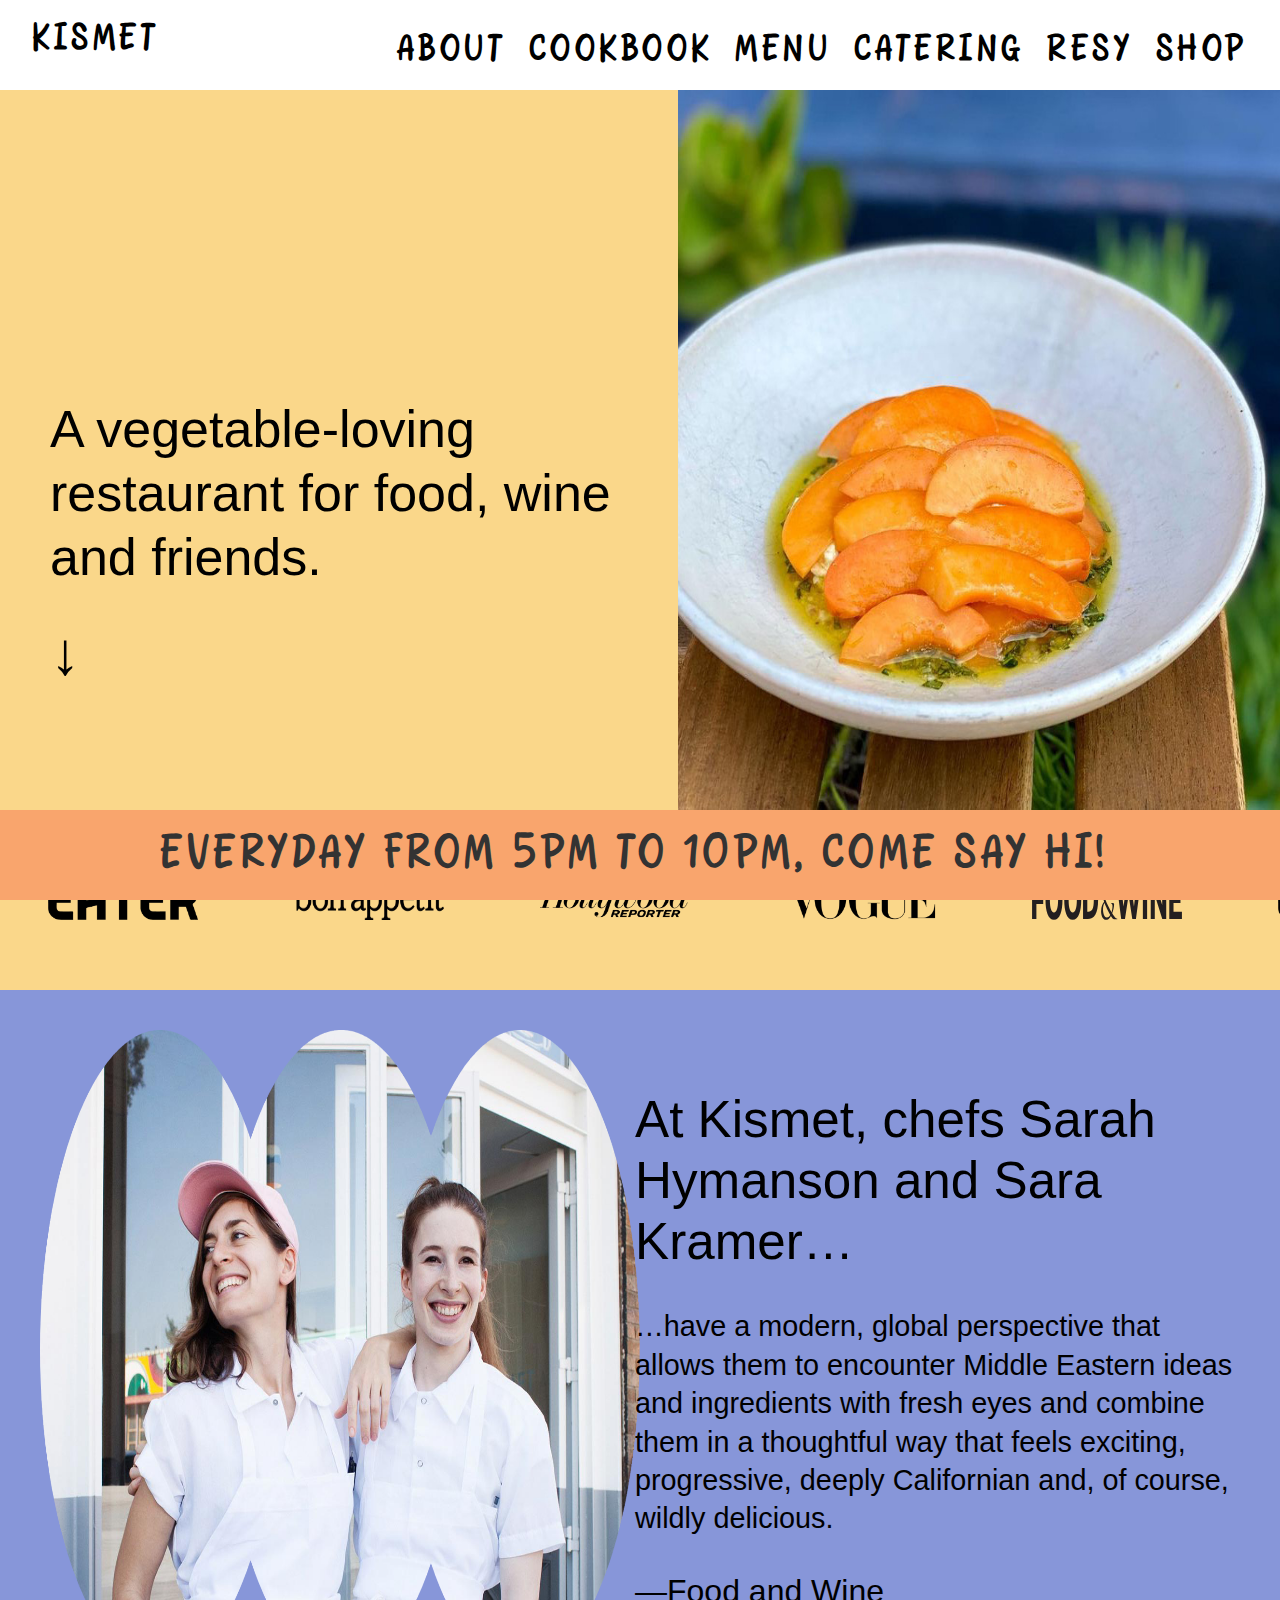
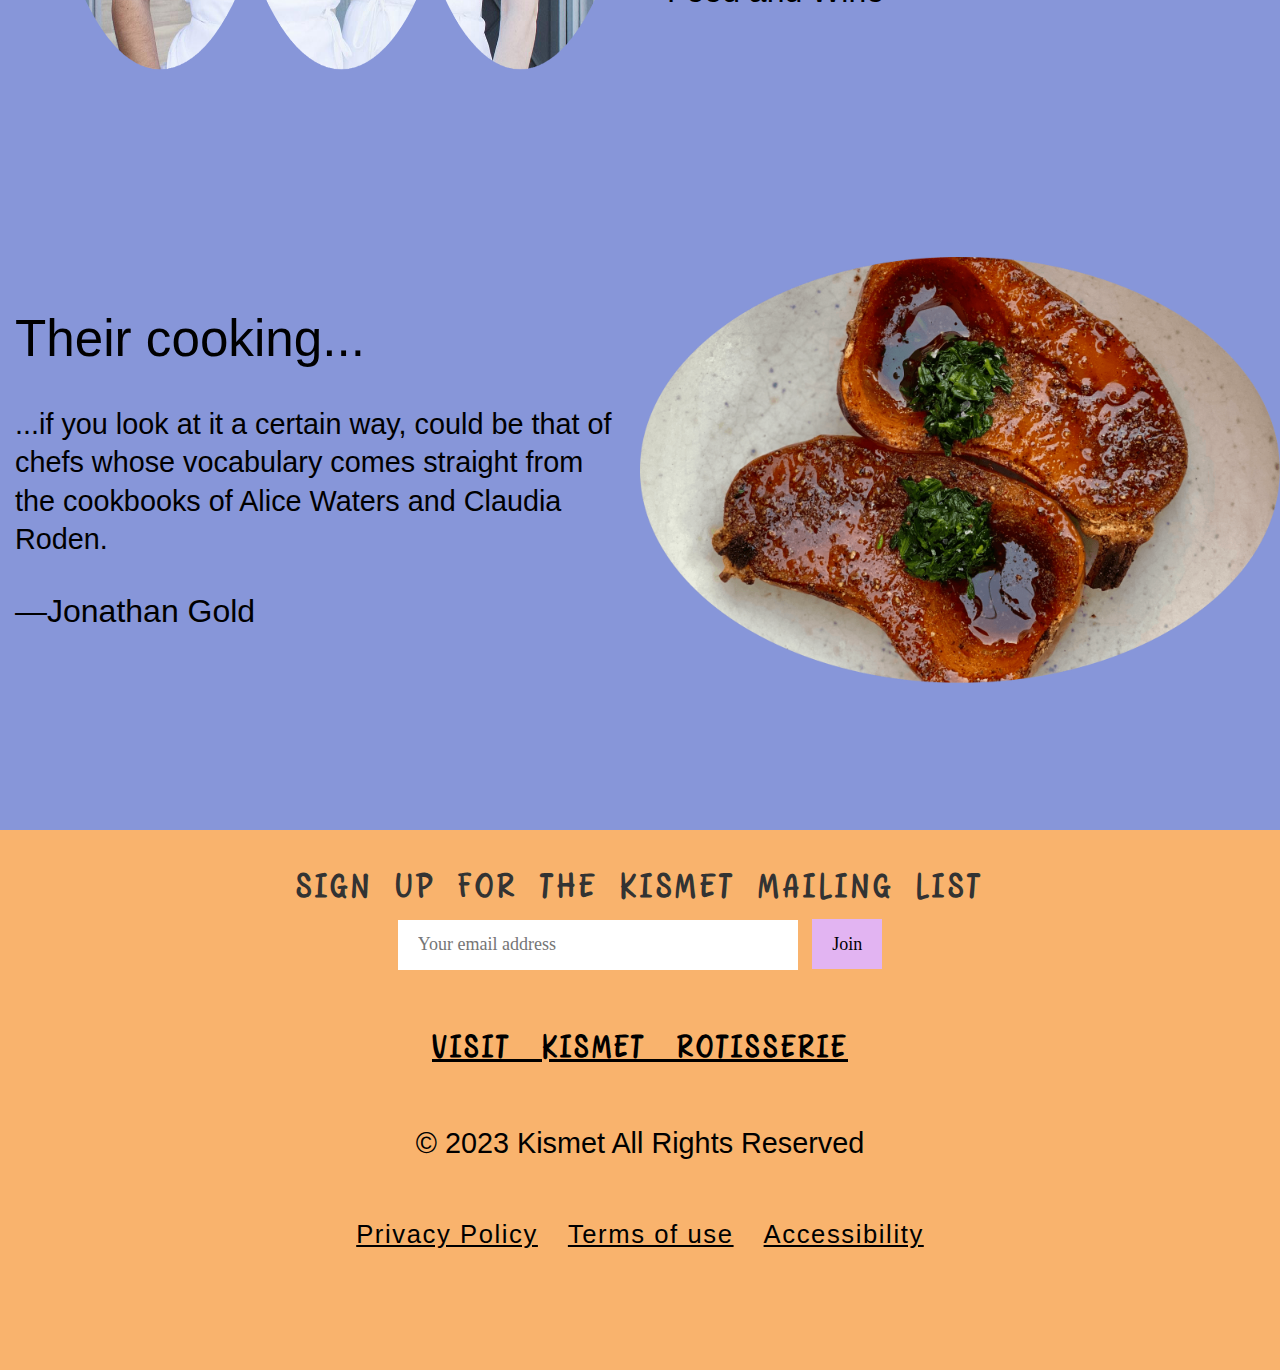
==== index.html @ 51906f81 "first commit" ====
<!DOCTYPE html>
<html lang="en">
  <head>
    <meta charset="UTF-8" />
    <meta name="viewport" content="width=device-width, initial-scale=1.0" />
    <link rel="stylesheet" href="style.css" />
    <title>Document</title>
  </head>
  <body>
    <div class="container">
      <header>
        <nav>
          <div class="logo">
            <p class="kismetla">kismet</p>
          </div>
          <div class="navbar">
            <a href="#" class="kismetla">about</a>
            <a href="#" class="kismetla">Cookbook</a>
            <a href="#" class="kismetla">Menu</a>
            <a href="#" class="kismetla">Catering</a>
            <a href="#" class="kismetla">Resy</a>
            <a href="#" class="kismetla">Shop</a>
            
          </div>
          <div class="hambuger">
            <div class="line"></div>
            <div class="line"></div>
          </div>
        </nav>
      </header>

      <div class="hambuger-menu">
        <div class="menu">
          <a href="#" class="kismetla">about</a>
        </div>        
        <div class="menu">
          <a href="#" class="kismetla">Cookbook</a>
        </div>        
        <div class="menu">
          <a href="#" class="kismetla">Menu</a>
        </div>        
        <div class="menu">
          <a href="#" class="kismetla">Catering</a>
        </div>        
        <div class="menu">
          <a href="#" class="kismetla">Resy</a>
        </div>        
        <div class="menu">
          <a href="#" class="kismetla">Shop</a>
        </div>        
        <div class="menu">
          <a href="#" class="kismetla">Ig</a>
        </div>        
      </div>

      <div class="hero">
        <div class="left">
          <div class="text">
            <h1>A vegetable-loving restaurant for food, wine and friends.</h1>
            <a href="#">↓</a>
          </div>
        </div>
        <div class="right"></div>
      </div>

      <div class="logo-slider">
        <div class="slide-track">
          <div class="slide">
            <img src="./Assets/eater.png" alt="" class="invert" />
          </div>
          <div class="slide">
            <img src="./Assets/bon-appetit.png" alt="" class="invert" />
          </div>
          <div class="slide">
            <img src="./Assets/hollywood.png" alt="" class="invert" />
          </div>
          <div class="slide">
            <img src="./Assets/vogue.png" alt="" />
          </div>
          <div class="slide">
            <img src="./Assets/food&wine.svg" alt="" />
          </div>
          <div class="slide">
            <img src="./Assets/eater.png" alt="" class="invert" />
          </div>
          <div class="slide">
            <img src="./Assets/bon-appetit.png" alt="" class="invert" />
          </div>
          <div class="slide">
            <img src="./Assets/hollywood.png" alt="" class="invert" />
          </div>
          <div class="slide">
            <img src="./Assets/vogue.png" alt="" />
          </div>
          <div class="slide">
            <img src="./Assets/food&wine.svg" alt="" />
          </div>
          <div class="slide">
            <img src="./Assets/eater.png" alt="" class="invert" />
          </div>
          <div class="slide">
            <img src="./Assets/bon-appetit.png" alt="" class="invert" />
          </div>
          <div class="slide">
            <img src="./Assets/hollywood.png" alt="" class="invert" />
          </div>
          <div class="slide">
            <img src="./Assets/vogue.png" alt="" />
          </div>
          <div class="slide">
            <img src="./Assets/food&wine.svg" alt="" />
          </div>
        </div>
      </div>

      <section>
        <div class="first">
          <div class="left"></div>
          <div class="right">
            <article>
              <h2>At Kismet, chefs Sarah Hymanson and Sara Kramer…</h2>
              <p>
                …have a modern, global perspective that allows them to encounter
                Middle Eastern ideas and ingredients with fresh eyes and combine
                them in a thoughtful way that feels exciting, progressive,
                deeply Californian and, of course, wildly delicious.
              </p>
              <a href="#">—Food and Wine</a>
            </article>
          </div>
        </div>

        <div class="second">
          <div class="left">
            <article>
              <h2>Their cooking...</h2>
              <p>
                ...if you look at it a certain way, could be that of chefs whose
                vocabulary comes straight from the cookbooks of Alice Waters and
                Claudia Roden.
              </p>
              <a href="#">—Jonathan Gold</a>
            </article>
          </div>
          <div class="right"></div>
        </div>
      </section>

      <footer>
        <div class="footer-top">
          <form action="get">
            <h1>sign up for the kismet mailing list</h1>
            <input
              type="email"
              name="email"
              id="email"
              placeholder="Your email address"
            />
            <input
              type="submit"
              name="submit"
              value="Join"
              class="submit-button w-button"
            />
          </form>

          <div class="visit">
            <p>visit kismet rotisserie</p>
          </div>

          <div class="copywright">
            <p>© 2023 Kismet All Rights Reserved</p>
          </div>
        </div>

        <div class="footer-bottom">
          <div class="links">
            <a href="#">Privacy Policy</a>
            <a href="#">Terms of use</a>
            <a href="#">Accessibility</a>
          </div>
        </div>
      </footer>

      <div class="bottom-slider">
        <div class="slider-track">
          <div class="slide">
            <p class="kismetla slider">
              everyday from 5pm to 10pm, come say hi!
            </p>
          </div>

          <div class="slide">
            <p class="kismetla slider">
              everyday from 5pm to 10pm, come say hi!
            </p>
          </div>

          <div class="slide">
            <p class="kismetla slider">
              everyday from 5pm to 10pm, come say hi!
            </p>
          </div>
        </div>
      </div>
    </div>

    <script>
      const hambuger = document.querySelector(".hambuger");
      const hambugerMenu = document.querySelector(".hambuger-menu");

      hambuger.addEventListener("click", () => {
        hambuger.classList.toggle("active");
        hambugerMenu.classList.toggle("active");
      })
    </script>
  </body>
</html>
---- style.css ----
* {
    margin: 0;
    padding: 0;
    box-sizing: border-box;
}

@font-face {
    font-family: 'kismetla';
    src: url('/Assets/Light\ Stories.ttf');
}

body {
    height: auto;
    font-family: sans-serif;
    background-color: #fad78a;
    position: relative;
}

header {
    width: 100%;
    height: 10vh;
    background-color: white;
    display: flex;
    justify-content: center;
    align-items: center;
    position: sticky;
    top: 0;
    z-index: 2;
}

nav {
    height: 50px;
    width: 95%;
    display: flex;
    justify-content: space-between;
}

nav .logo {
    width: fit-content;
    height: inherit;
}

.kismetla {
    font-family: 'kismetla';
    font-size: 35px;
    text-transform: uppercase;
    font-weight: 600;
    letter-spacing: 4.5px;
}

.kismetla:hover {
    font-style: italic;
}

.navbar {
    width: 70%;
    height: inherit;
    display: flex;
    justify-content: space-between;
    align-items: end;
}

.navbar a {
    text-decoration: none;
    color: inherit;
}

.hambuger, .hambuger-menu {
    display: none;
}

.hero {
    height: 80vh;
    width: 100%;
    display: flex;
    justify-content: space-between;
    z-index: 1;
}

.hero .left {
    width: 53%;
    position: relative;
}

.hero .left .text {
    height: fit-content;
    padding: 50px;
    font-family: sans-serif;
    display: flex;
    gap: 30px;
    flex-direction: column;
    justify-content: space-between;
    position: absolute;
    bottom: 10%;
}

.hero .left .text h1 {
    font-size: 52px;
    font-weight: 400;
    text-align: left;
    line-height: 64px;
}

.hero .left .text a {
    width: fit-content;
    text-decoration: none;
    color: inherit;
    font-family: Arial, Helvetica, sans-serif;
    font-size: 60px;
    font-weight: 700;
}

.hero .right {
    width: 47%;
    background: url(./Assets/right-background.jpg);
    background-repeat: no-repeat;
    background-size: 100% 100%;
    background-position: top;
}

.hero .right:hover {
    border-top-left-radius: 30%;
    border-top-right-radius: 30%;
}

.bottom-slider {
    height: 10vh;
    width: 100%;
    overflow: hidden;
    background-color: #f9a56d;
    display: flex;
    align-items: center;
    position: fixed;
    bottom: 0;
}

.bottom-slider .slider-track {
    animation: scrollLeft 40s linear infinite;
    display: flex;
    width: calc(950px * 3);
}

.bottom-slider .slider-track .slide {
    width: fit-content;
    margin: 0 10rem;
}

.kismetla.slider {
    width: 950px;
    font-size: 45px;
    line-height: 60px;
    color: #333;
}

.kismetla.slider:hover {
    font-style: normal;
}

@keyframes scrollLeft {
    0% {
        transform: translateX(0);
    }

    100% {
        transform: translateX(calc(-950px * 2));
    }
}

.logo-slider {
    height: 20vh;
    width: 100%;
    margin: auto;
    display: flex;
    align-items: center;
    overflow: hidden;
    position: relative;
}

.logo-slider img.invert {
    filter: invert();
}

.logo-slider img {
    width: 150px;
    height: 40px;
}

.logo-slider .slide-track {
    animation: scroll 40s linear infinite;
    display: flex;
    width: calc(150px * 15);
}

.logo-slider .slide-track .slide {
    height: 40px;
    width: 150px;
    margin: 0 3rem;
}

@keyframes scroll {
    0% {
        transform: translateX(calc(-150px * 7));
    }

    100% {
        transform: translateX(0);
    }
}

section {
    width: 100%;
    height: 160vh;
    background-color: #8796d9;
    display: flex;
    flex-direction: column;
}

section .first {
    height: 80vh;
    width: inherit;
    padding: 40px;
    display: flex;
    justify-content: space-between;
}

section .first .left {
    width: 50%;
    background-image: url(./Assets/section-left.png);
    background-repeat: no-repeat;
    background-size: 100% 100%;
}

section .first .right {
    width: 50%;
    position: relative;
}

section .first .right article {
    width: 610px;
    display: flex;
    flex-direction: column;
    gap: 35px;
    position: absolute;
    top: 50%;
    left: 50%;
    transform: translate(-50%, -50%);
}

article h2 {
    font-weight: 400;
    font-size: 3.2rem;
    line-height: 3.8rem;
}

article p {
    font-size: 1.8rem;
    font-weight: 300;
    line-height: 2.4rem;
}

article a {
    font-weight: 500;
    width: fit-content;
    font-size: 2rem;
    color: inherit;
    text-decoration: none;
}

section .second {
    width: inherit;
    height: 80vh;
    display: flex;
    justify-content: space-between;
}

section .second .left {
    width: 50%;
    position: relative;
}

section .second .left article {
    width: 610px;
    display: flex;
    flex-direction: column;
    gap: 35px;
    position: absolute;
    top: 50%;
    left: 50%;
    transform: translate(-50%, -50%);
}

section .second .right {
    width: 50%;
    background-image: url(./Assets/section-right.png);
    background-repeat: no-repeat;
    background-size: contain;
    background-position: center;
}

footer {
    background-color: rgb(249, 179, 109);
    height: 60vh;
    width: inherit;
    padding: 40px 40px 110px;
    display: flex;
    flex-direction: column;
    justify-content: space-between;
    align-items: center;
}

.footer-top {
    width: 100%;
    height: 290px;
    display: flex;
    flex-direction: column;
    justify-content: space-between;
}

form {
    height: 100px;
    width: inherit;
    text-align: center;
    display: block;
}

form h1 {
    text-transform: uppercase;
    font-family: 'kismetla';
    letter-spacing: 4px;
    word-spacing: 10px;
    color: rgb(51, 51, 51);
    margin-bottom: 12px;
}

form #email {
    border: none;
    outline: none;
    width: 400px;
    height: 50px;
    margin-right: 10px;
    font-family: serif;
    font-size: 18px;
    display: inline-block;
    padding: 15px 20px;
}

input.w-button {
    appearance: button;
}

.submit-button {
    border: none;
    outline: none;
    background-color: #e2b4f2;
    height: 50px;
    font-size: 18px;
    padding: 15px 20px;
    font-family: Cambria, Cochin, serif;
}

.visit {
    width: inherit;
    height: fit-content;
}

.visit p {
    text-align: center;
    font-family: 'kismetla';
    font-size: 30px;
    font-weight: 600;
    text-transform: uppercase;
    text-decoration: underline;
    word-spacing: 20px;
    letter-spacing: 3px;
}

.copywright {
    width: inherit;
    height: fit-content;
}

.copywright p {
    text-align: center;
    font-size: 1.8rem;
    font-weight: 300;
    font-family: 'Segoe UI', sans-serif;
}

.footer-bottom {
    width: 100%;
    height: 40px;
    display: flex;
    justify-content: center;
}

.footer-bottom .links {
    display: flex;
    gap: 30px;
}

.footer-bottom .links a {
    color: inherit;
    font-size: 1.6rem;
    letter-spacing: 0.1rem;
}

@media screen and (max-width:430px) {
    .navbar {
        display: none;
    }

    body {
        position: relative;
    }

    header {
        position: sticky;
    }

    nav {
        height: 35px;
        width: 90%;
        align-items: center;
    }

    .hambuger {
        display: block;
        width: 30px;
        height: 12px;
        position: relative;
    }

    .line {
        width: 30px;
        height: 3px;
        background-color: black;
        position: absolute;
    }

    .line:last-child {
        bottom: 0;
    }

    .kismetla {
        font-size: 30px;
    }

    .hero {
        flex-direction: column-reverse;
    }

    .hero .right {
        width: 100%;
        height: 60vh;
    }

    .hero .left {
        width: 100%;
        height: 20vh;
    }

    .hero .left .text {
        padding: 10px;
        gap: 10px;
        position: initial;
    }

    .hero .left .text h1 {
        font-size: 1.4rem;
        line-height: 2rem;
    }

    .hero .left .text a {
        font-size: 25px;
    }

    .bottom-slider {
        bottom: 0%;
    }

    .kismetla.slider {
        font-size: 25px;
        width: 690px;
        line-height: 30px;
    }

    .bottom-slider .slider-track .slide {
        margin: 0 5rem;
    }

    .bottom-slider .slider-track {
        width: calc(690px * 3);
    }

    @keyframes scrollLeft {
        0% {
            transform: translateX(0);
        }

        100% {
            transform: translateX(calc(-610px * 2));
        }
    }

    .logo-slider .slide-track {
        animation: scroll 80s linear infinite;
        width: calc(120px* 15);
    }

    .logo-slider .slide-track .slide {
        width: fit-content;
    }

    .logo-slider img {
        width: 120px;
    }

    section {
        height: fit-content;
        font-family: 'Segoe UI', sans-serif
    }

    section .first {
        height: auto;
        padding: 50px 15px;
        flex-direction: column;
        gap: 30px;
    }

    section .first .left {
        height: 40vh;
        width: 100%;
    }

    section .first .right {
        height: 600px;
        width: 100%;
    }

    section .first .right article {
        width: 100%;
        gap: 10px;
        padding: 0 10px;
    }

    article h2 {
        font-size: 25px;
        line-height: 2.4rem;
    }

    article p {
        font-family: inherit;
    }

    article a {
        font-size: 18px;
    }

    section .second {
        height: 750px;
        padding: 0 25px;
        flex-direction: column;
        justify-content: space-evenly;
    }

    section .second .left {
        width: 100%;
    }

    section .second .right {
        width: 100%;
        height: 230px;
    }

    section .second .left article {
        width: 100%;
        position: initial;
        transform: initial;
    }

    footer {
        height: 690px;
        background-color: #f9a56d;
    }

    form {
        height: 220px;
    }

    form h1 {
        font-size: 30px;
        line-height: 30px;
    }

    form #email {
        width: inherit;
    }

    .submit-button {
        margin-top: 19px;
    }

    .footer-top {
        height: fit-content;
        gap: 30px;
    }

    .copywright p {
        font-size: 22px;
    }

    .footer-bottom {
        height: fit-content;
    }

    .footer-bottom .links {
        flex-direction: column;
        gap: 10px;
        text-align: center;
    }

    .footer-bottom .links a {
        font-size: 22px;
    }

    .hambuger-menu {
        width: 100%;
        height: 100vh;
        background-color: #f9a56d;
        position: absolute;
        z-index: 2;
        transition: 0.3s;
    }

    .hambuger-menu.active {
        display: block;
    }

    .hambuger-menu .menu {
        padding: 20px 15px;
        width: fit-content;
    }

    .hambuger-menu .menu a {
        text-decoration: none;
        color: inherit;
    }

    .hambuger.active .line:first-child {
        transform: translateY(0px) rotate(45deg);
    }
    .hambuger.active .line:last-child {
        transform: translateY(-10px) rotate(-45deg);
    }
}
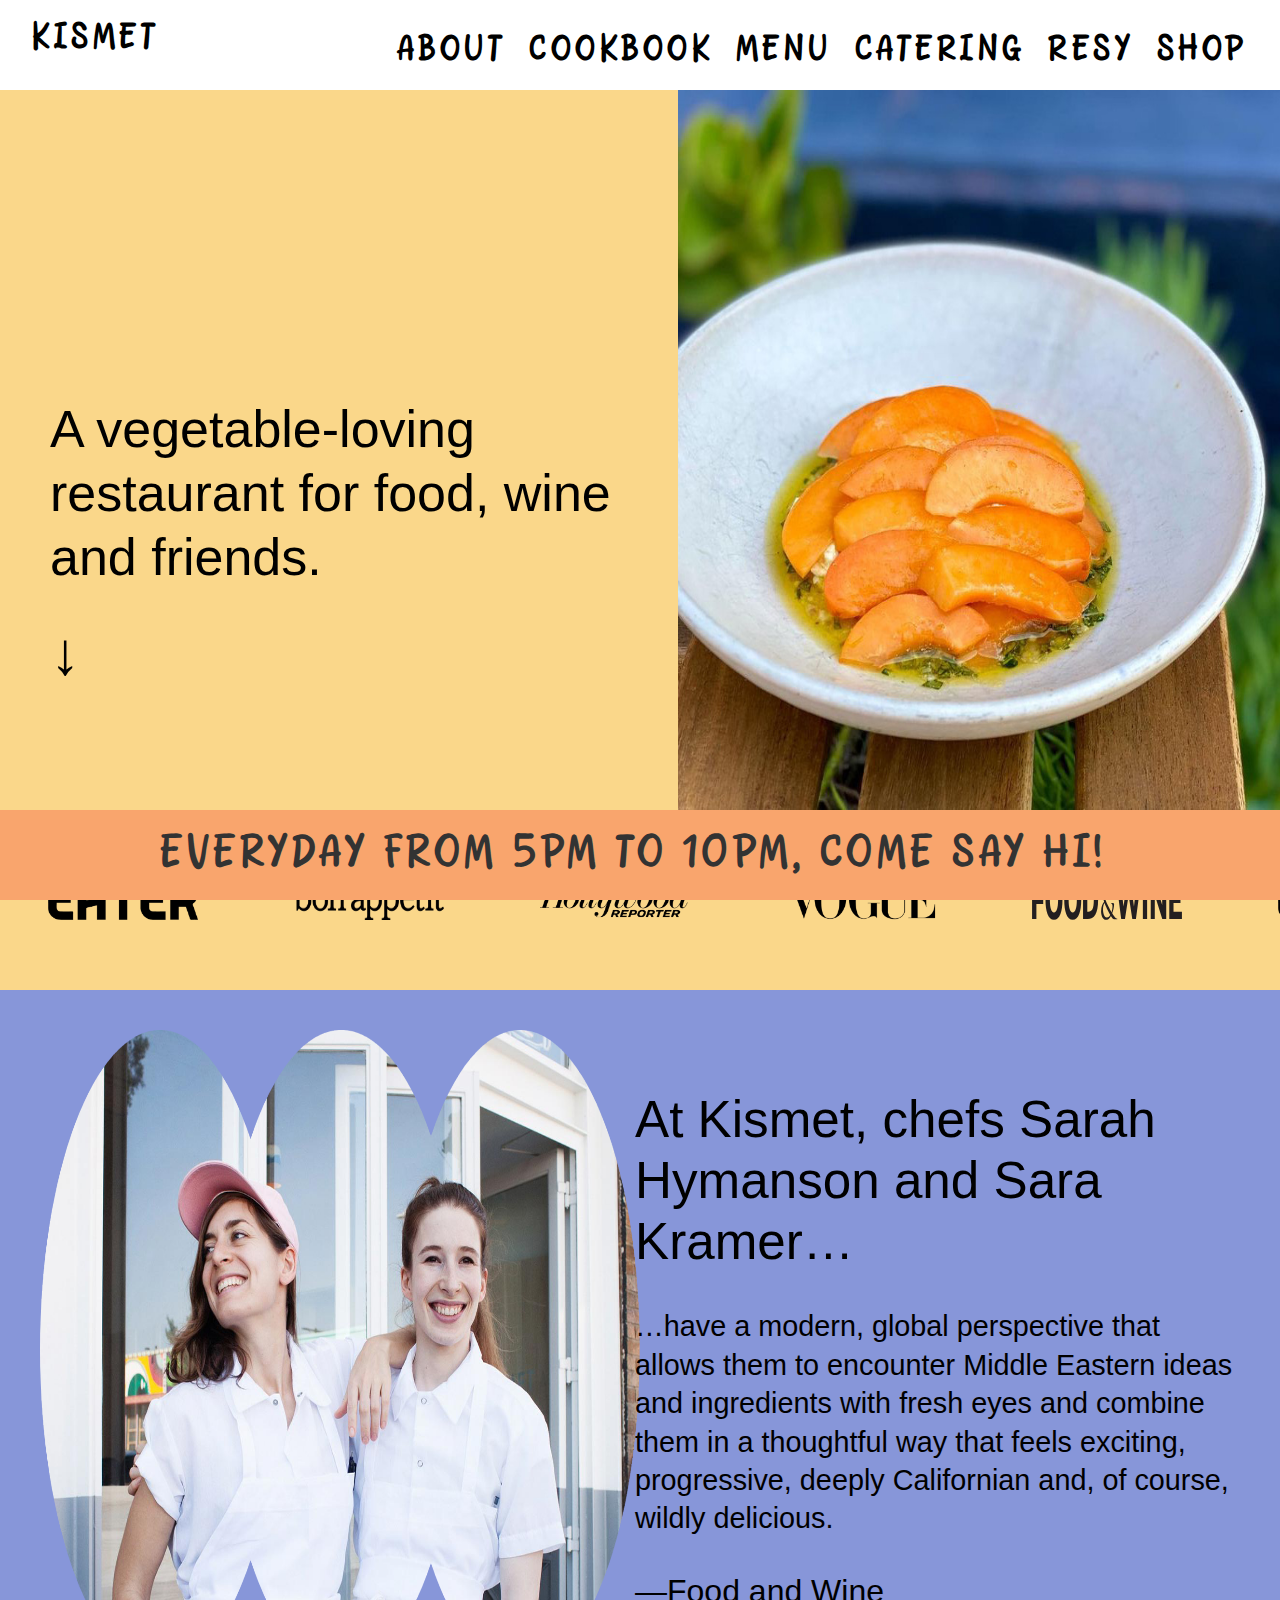
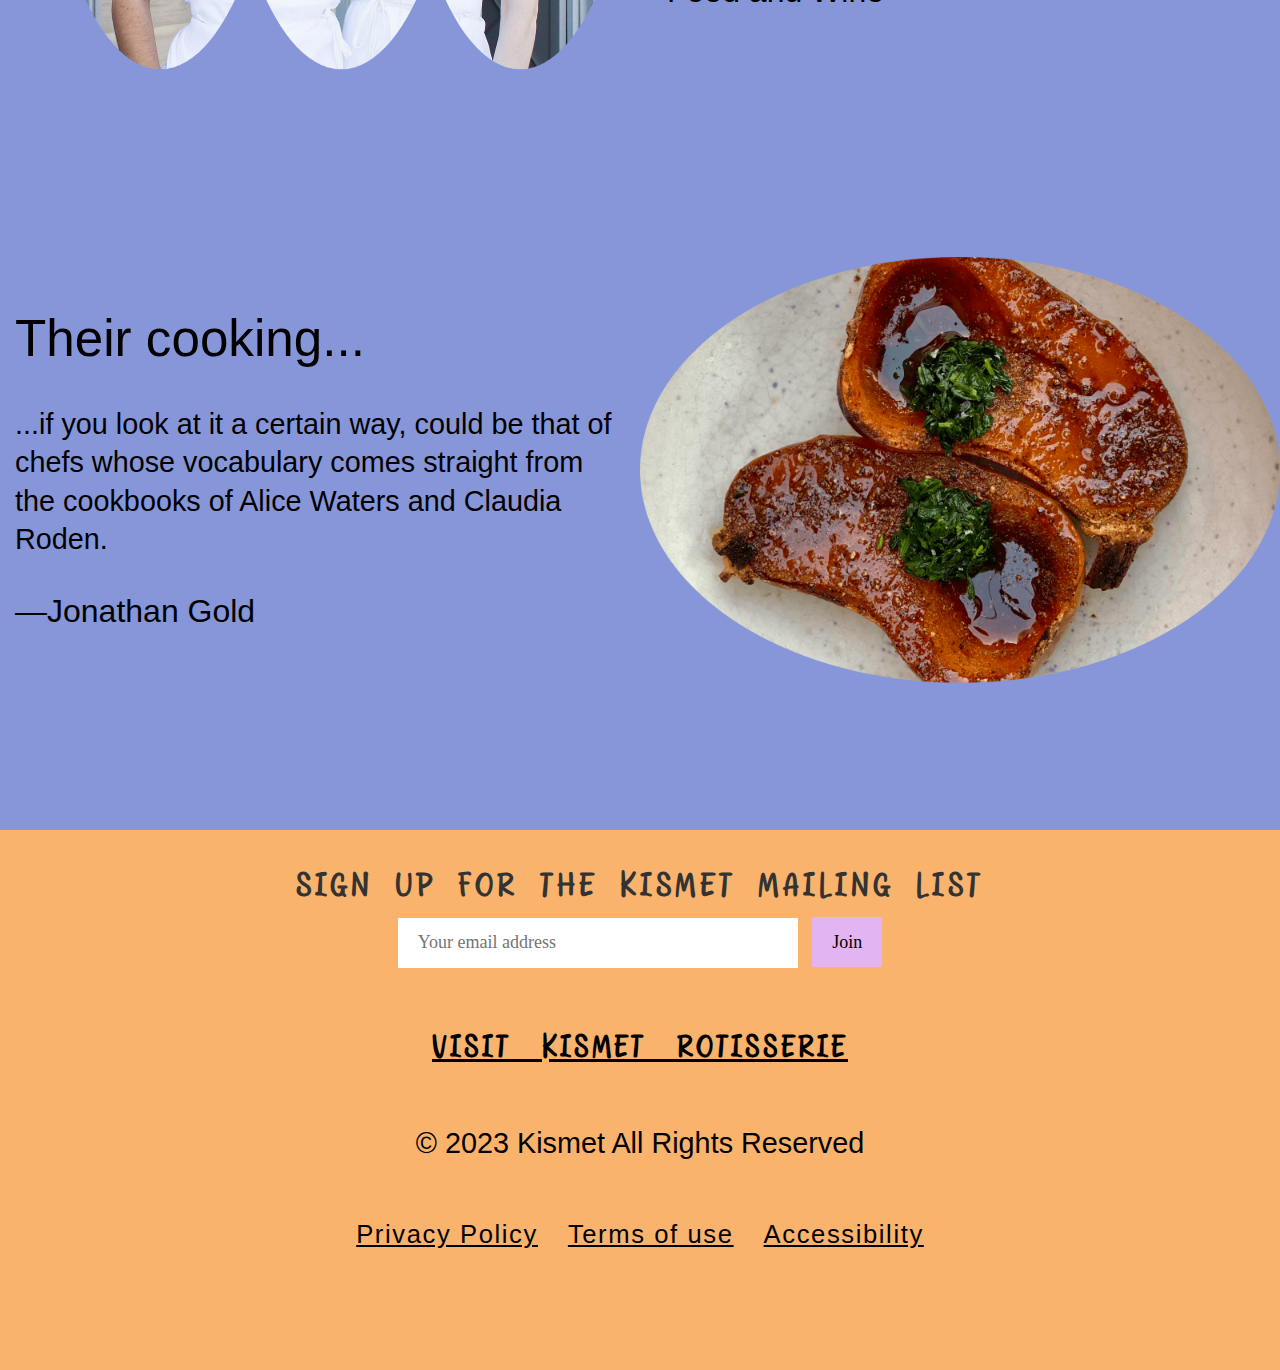
==== commit 63e54dbe: "Fixed bug 1.02" ====
--- a/index.html
+++ b/index.html
@@ -19,8 +19,7 @@
             <a href="#" class="kismetla">Menu</a>
             <a href="#" class="kismetla">Catering</a>
             <a href="#" class="kismetla">Resy</a>
-            <a href="#" class="kismetla">Shop</a>
-            
+            <a href="#" class="kismetla">Shop</a> 
           </div>
           <div class="hambuger">
             <div class="line"></div>
--- a/style.css
+++ b/style.css
@@ -6,7 +6,7 @@
 
 @font-face {
     font-family: 'kismetla';
-    src: url('/Assets/Light\ Stories.ttf');
+    src: url('/Assets/lightstories-webfont.woff');
 }
 
 body {
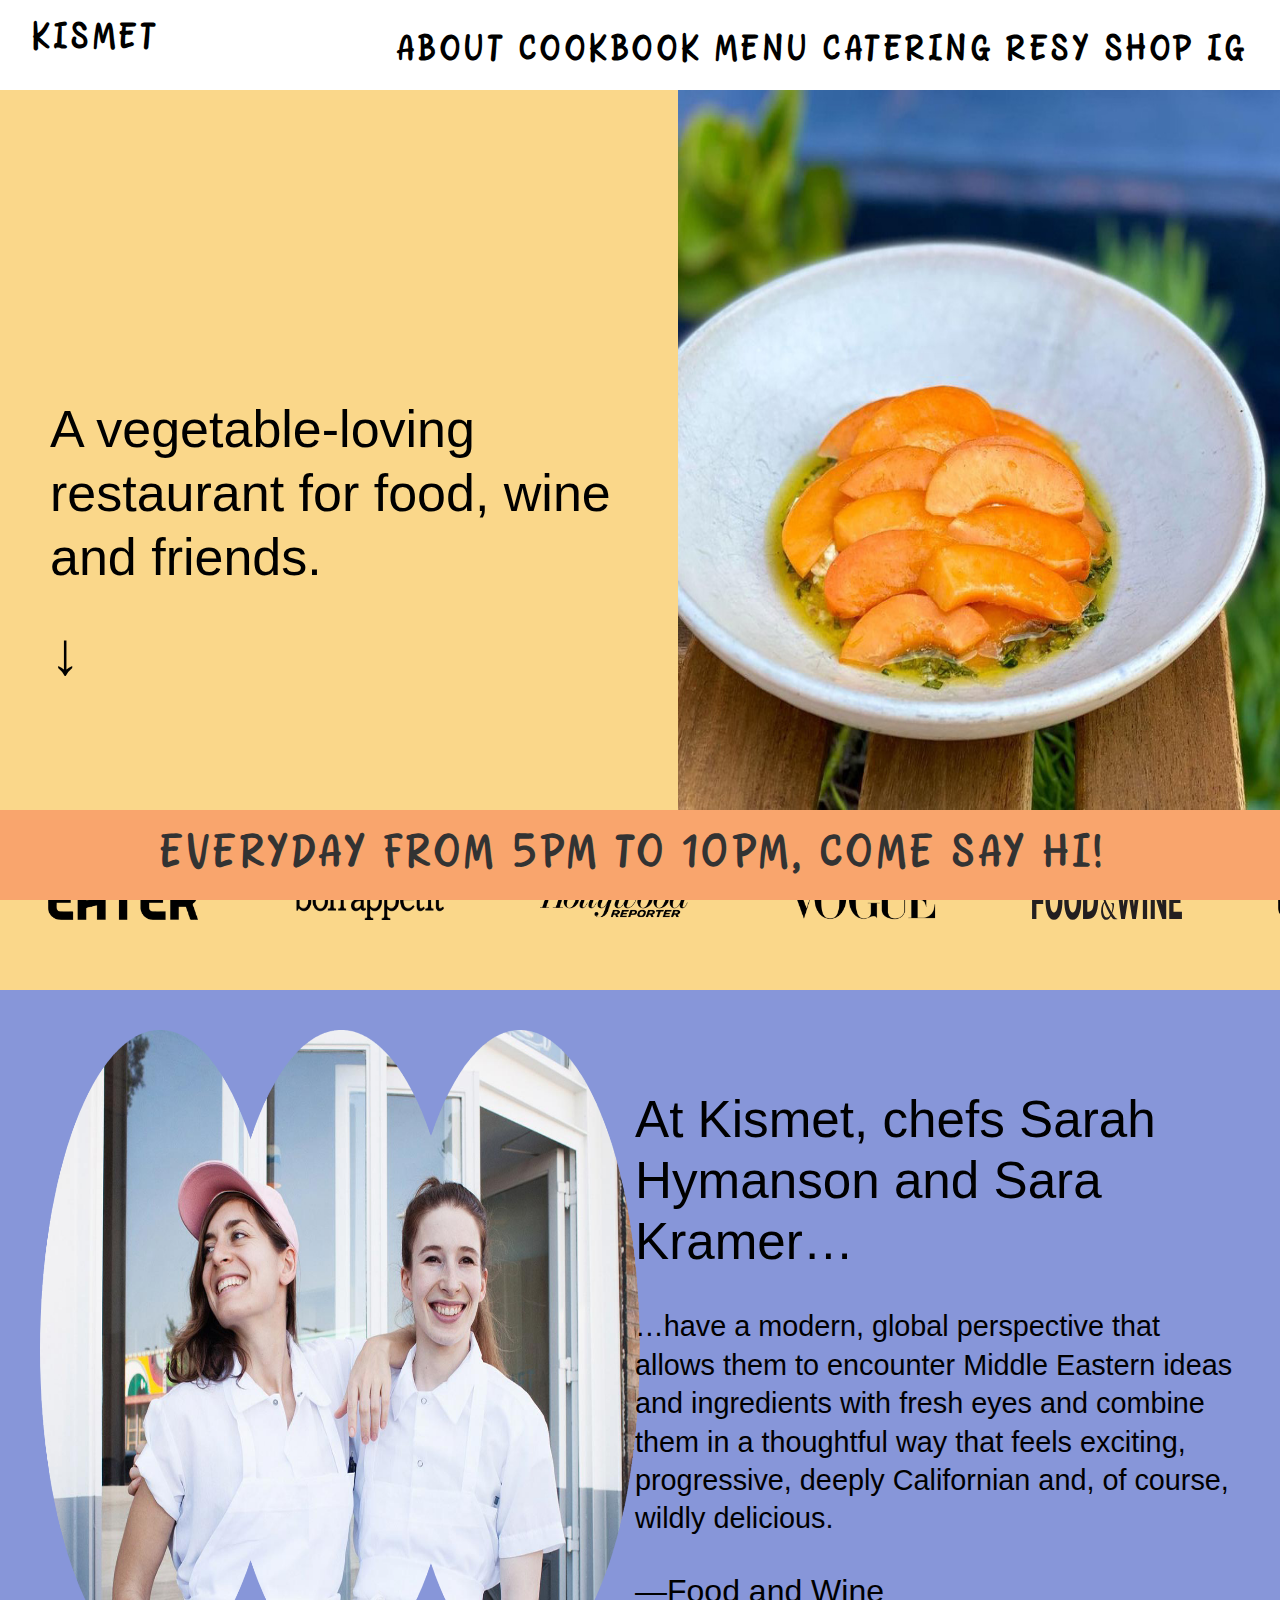
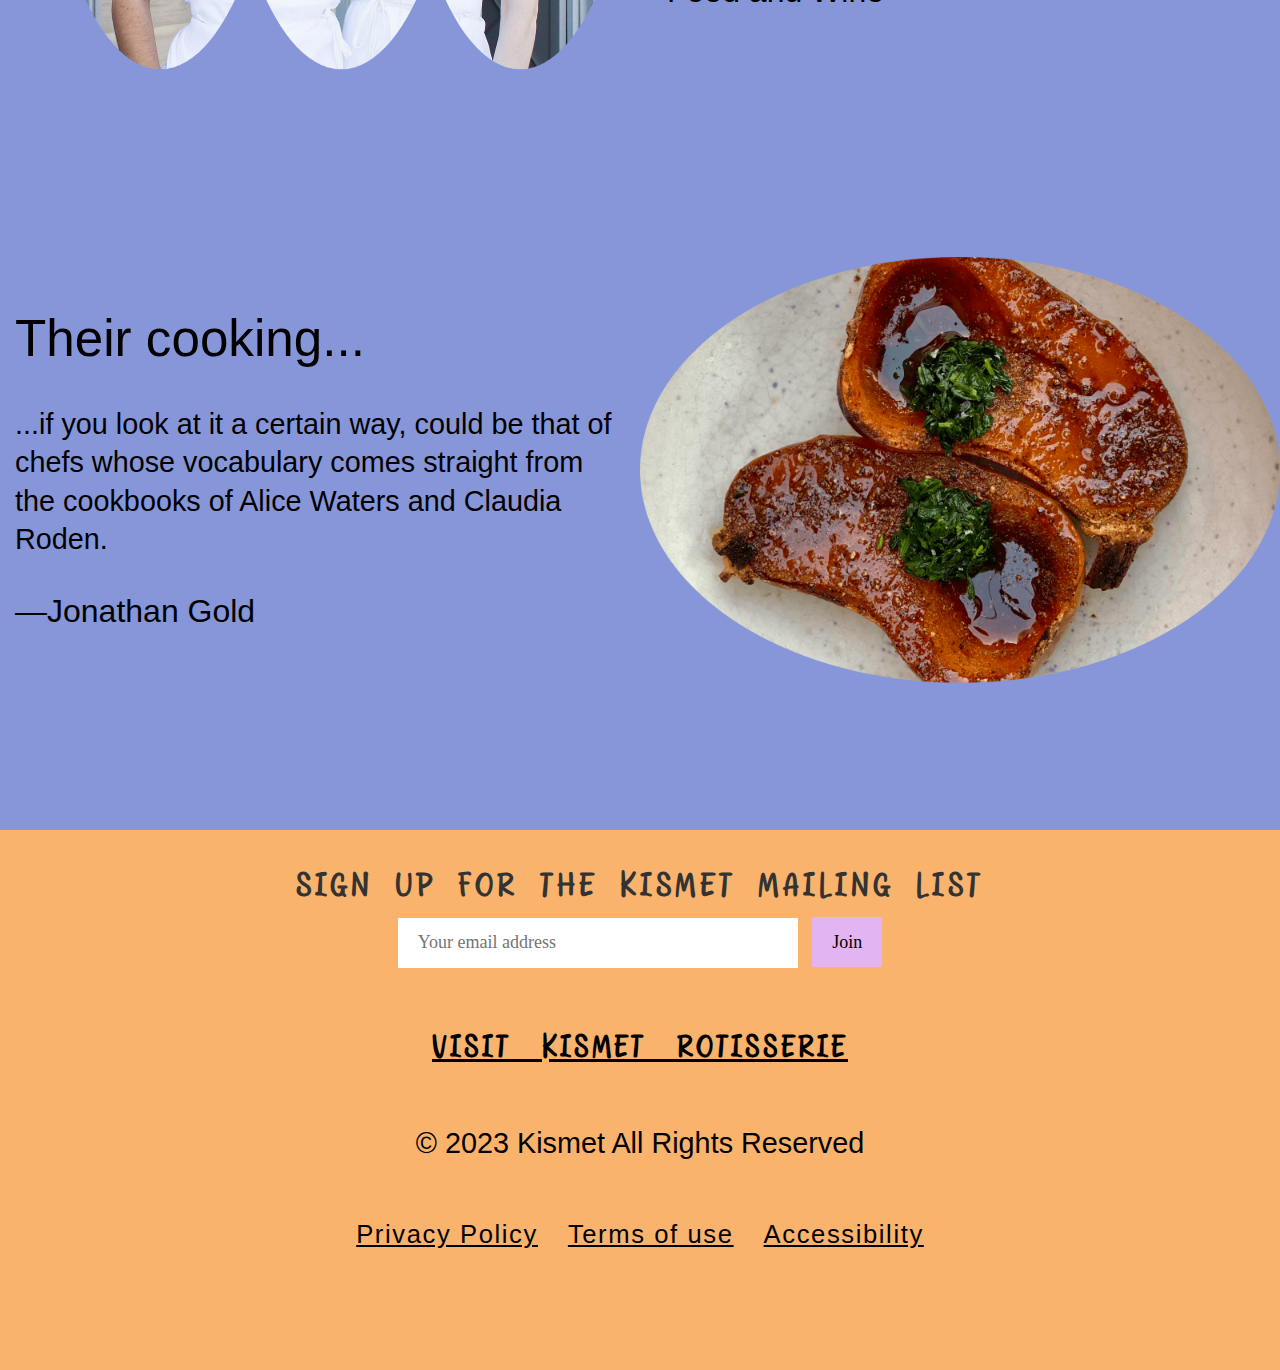
==== commit 77f4cd4a: "Additional pages added" ====
--- a/index.html
+++ b/index.html
@@ -4,22 +4,23 @@
     <meta charset="UTF-8" />
     <meta name="viewport" content="width=device-width, initial-scale=1.0" />
     <link rel="stylesheet" href="style.css" />
-    <title>Document</title>
+    <title>Home</title>
   </head>
   <body>
     <div class="container">
       <header>
         <nav>
           <div class="logo">
-            <p class="kismetla">kismet</p>
+            <a href="./index.html" class="kismetla">kismet</a>
           </div>
           <div class="navbar">
-            <a href="#" class="kismetla">about</a>
-            <a href="#" class="kismetla">Cookbook</a>
+            <a href="./about.html" class="kismetla">about</a>
+            <a href="./cookbook.html" class="kismetla">Cookbook</a>
             <a href="#" class="kismetla">Menu</a>
             <a href="#" class="kismetla">Catering</a>
             <a href="#" class="kismetla">Resy</a>
             <a href="#" class="kismetla">Shop</a> 
+            <a href="#" class="kismetla">Ig</a> 
           </div>
           <div class="hambuger">
             <div class="line"></div>
@@ -30,10 +31,10 @@
 
       <div class="hambuger-menu">
         <div class="menu">
-          <a href="#" class="kismetla">about</a>
-        </div>        
-        <div class="menu">
-          <a href="#" class="kismetla">Cookbook</a>
+          <a href="./about.html" class="kismetla">about</a>
+        </div>        
+        <div class="menu">
+          <a href="./cookbook.html" class="kismetla">Cookbook</a>
         </div>        
         <div class="menu">
           <a href="#" class="kismetla">Menu</a>
--- a/style.css
+++ b/style.css
@@ -6,7 +6,8 @@
 
 @font-face {
     font-family: 'kismetla';
-    src: url('/Assets/lightstories-webfont.woff');
+    src: url('lightstories-webfont.woff2') format('woff2');
+    font-display: swap;
 }
 
 body {
@@ -60,12 +61,13 @@
     align-items: end;
 }
 
-.navbar a {
+nav a {
     text-decoration: none;
     color: inherit;
 }
 
-.hambuger, .hambuger-menu {
+.hambuger,
+.hambuger-menu {
     display: none;
 }
 
@@ -404,6 +406,127 @@
     letter-spacing: 0.1rem;
 }
 
+/* 
+DESKTOP = ABOUT
+*/
+
+#about section {
+    height: 2000px;
+    width: 100%;
+    text-align: center;
+    background-color: #fad78a;
+    align-items: center;
+}
+
+#about section .about {
+    width: 700px;
+    height: inherit;
+    display: flex;
+    flex-direction: column;
+    justify-content: space-evenly;
+}
+
+#about section .about-img {
+    width: inherit;
+    height: 800px;
+    display: flex;
+    flex-direction: column;
+    justify-content: space-between;
+}
+
+.kismetla.bold {
+    font-size: 48px;
+}
+
+#about section .about-img .img {
+    height: 700px;
+    width: inherit;
+    border-radius: 50%;
+    background: url(./Assets/aboutImage.png);
+    background-repeat: no-repeat;
+    background-size: cover;
+}
+
+#about section .about .address {
+    height: 580px;
+    width: inherit;
+    font-family: monospace;
+    font-size:54px;
+    display: flex;
+    flex-direction: column;
+    justify-content: space-between;
+    margin-bottom: 150px;
+}
+
+#about section .about .address h2 {
+    font: inherit;
+}
+
+#about section .about .address a {
+    color: inherit;
+}
+
+#about section .about .address a:last-child {
+    font-size: 50px;
+}
+
+#about section .about .press {
+    height: 190px;
+    width: inherit;
+    display: flex;
+    flex-direction: column;
+    justify-content: space-between;
+}
+
+#about section .about .click-here {
+    font-family: monospace;
+    font-size: 30px;
+    display: flex;
+    flex-direction: column;
+    gap: 25px;
+}
+
+#about section .about .click-here h2 {
+    font: inherit;
+}
+
+#about section .about .click-here a {
+    color: inherit;
+}
+
+/* 
+DESKTOP = COOKBOOK
+*/
+
+#cookbook section {
+    height: 2000px;
+    width: 100%;
+    text-align: center;
+    background-color: #fad78a;
+    align-items: center;
+}
+
+
+
+
+
+
+
+
+
+
+
+
+
+
+
+
+
+
+
+
+
+
 @media screen and (max-width:430px) {
     .navbar {
         display: none;
@@ -627,7 +750,7 @@
         width: 100%;
         height: 100vh;
         background-color: #f9a56d;
-        position: absolute;
+        position: fixed;
         z-index: 2;
         transition: 0.3s;
     }
@@ -649,7 +772,59 @@
     .hambuger.active .line:first-child {
         transform: translateY(0px) rotate(45deg);
     }
+
     .hambuger.active .line:last-child {
         transform: translateY(-10px) rotate(-45deg);
     }
+
+    #about section {
+        height: 1200px;
+    }
+
+    #about section .about {
+        width: 100%;
+        padding: 0 30px;
+    }
+
+    h1.kismetla.bold {
+        display: none;
+    }
+
+    #about section .about-img {
+        align-items: center;
+        height: 300px;
+    }
+
+    #about section .about-img .img {
+        height: 300px;
+        width: 300px;
+    }
+
+    #about section .about .address {
+        font-size: 25px;
+        height: fit-content;
+        justify-content: initial;
+        gap: 40px;
+        margin-bottom: 30px;
+    }
+
+    #about section .about .address h2 {
+        line-height: 40px;
+    }
+
+    #about section .about .address a:last-child {
+        font-size: 22px;
+    }
+
+    .kismetla.bold {
+        font-size: 38px;
+    }
+
+    #about section .about .press {
+        height: 225px;
+    }
+
+    #about section .about .click-here {
+        font-size: 22px;
+    }
 }